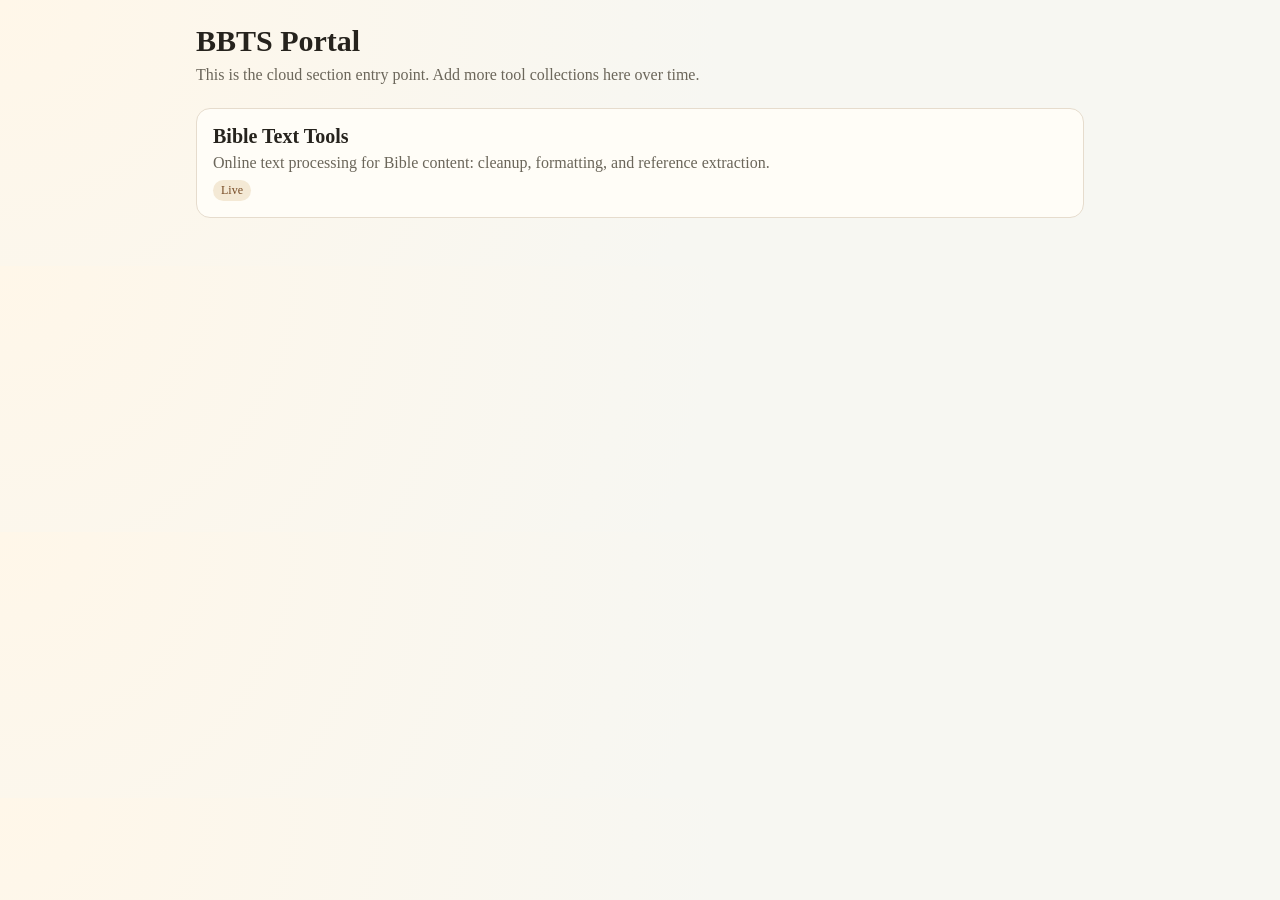
==== BBTS/index.html @ 1fd20cb7 "Create BBTS portal and initial Bible text tools section" ====
<!doctype html>
<html lang="en">
<head>
  <meta charset="UTF-8" />
  <meta name="viewport" content="width=device-width, initial-scale=1.0" />
  <title>BBTS Portal</title>
  <style>
    :root {
      --bg: #f7f7f2;
      --panel: #fffdf7;
      --text: #26231d;
      --muted: #6b665a;
      --border: #e6dccd;
    }
    * { box-sizing: border-box; }
    body {
      margin: 0;
      font-family: "Georgia", "Times New Roman", serif;
      background: radial-gradient(circle at 0 0, #fff7e9 0%, var(--bg) 55%);
      color: var(--text);
    }
    .wrap {
      max-width: 920px;
      margin: 0 auto;
      padding: 24px 16px 48px;
    }
    h1 { margin: 0 0 8px; font-size: 30px; }
    p { margin: 0; color: var(--muted); }
    .grid {
      margin-top: 24px;
      display: grid;
      grid-template-columns: repeat(auto-fit, minmax(240px, 1fr));
      gap: 14px;
    }
    .card {
      display: block;
      text-decoration: none;
      color: inherit;
      background: var(--panel);
      border: 1px solid var(--border);
      border-radius: 14px;
      padding: 16px;
      transition: transform .15s ease, box-shadow .15s ease;
    }
    .card:hover {
      transform: translateY(-2px);
      box-shadow: 0 8px 24px rgba(75, 57, 32, 0.08);
    }
    .card h2 {
      margin: 0 0 6px;
      font-size: 20px;
    }
    .tag {
      display: inline-block;
      margin-top: 8px;
      padding: 3px 8px;
      border-radius: 999px;
      background: #f4e9d5;
      color: #764a24;
      font-size: 12px;
    }
  </style>
</head>
<body>
  <main class="wrap">
    <h1>BBTS Portal</h1>
    <p>This is the cloud section entry point. Add more tool collections here over time.</p>
    <section class="grid">
      <a class="card" href="./bible-tools/index.html">
        <h2>Bible Text Tools</h2>
        <p>Online text processing for Bible content: cleanup, formatting, and reference extraction.</p>
        <span class="tag">Live</span>
      </a>
    </section>
  </main>
</body>
</html>
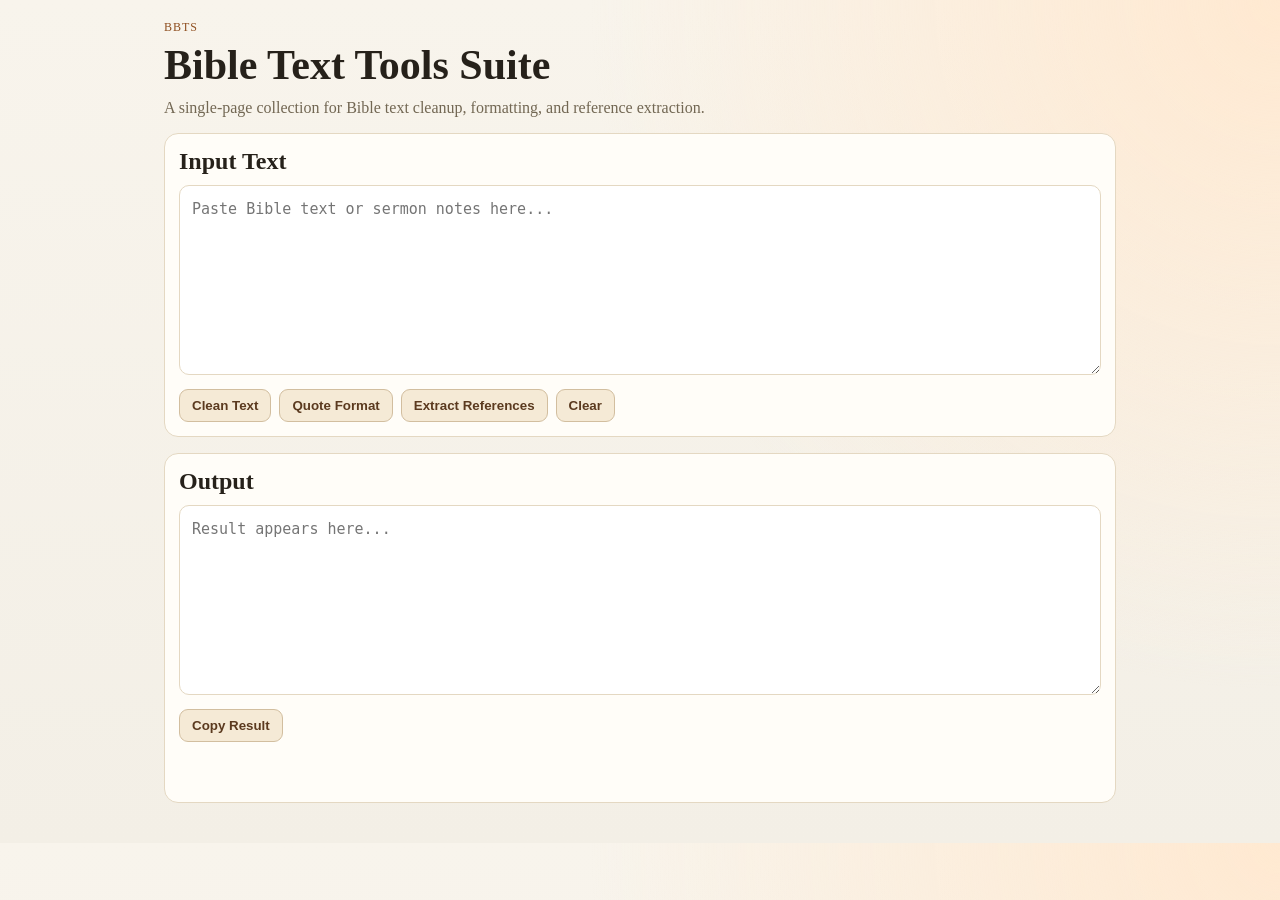
==== commit 94bac09b: "Flatten BBTS into single-page tool suite" ====
--- a/BBTS/index.html
+++ b/BBTS/index.html
@@ -3,75 +3,38 @@
 <head>
   <meta charset="UTF-8" />
   <meta name="viewport" content="width=device-width, initial-scale=1.0" />
-  <title>BBTS Portal</title>
-  <style>
-    :root {
-      --bg: #f7f7f2;
-      --panel: #fffdf7;
-      --text: #26231d;
-      --muted: #6b665a;
-      --border: #e6dccd;
-    }
-    * { box-sizing: border-box; }
-    body {
-      margin: 0;
-      font-family: "Georgia", "Times New Roman", serif;
-      background: radial-gradient(circle at 0 0, #fff7e9 0%, var(--bg) 55%);
-      color: var(--text);
-    }
-    .wrap {
-      max-width: 920px;
-      margin: 0 auto;
-      padding: 24px 16px 48px;
-    }
-    h1 { margin: 0 0 8px; font-size: 30px; }
-    p { margin: 0; color: var(--muted); }
-    .grid {
-      margin-top: 24px;
-      display: grid;
-      grid-template-columns: repeat(auto-fit, minmax(240px, 1fr));
-      gap: 14px;
-    }
-    .card {
-      display: block;
-      text-decoration: none;
-      color: inherit;
-      background: var(--panel);
-      border: 1px solid var(--border);
-      border-radius: 14px;
-      padding: 16px;
-      transition: transform .15s ease, box-shadow .15s ease;
-    }
-    .card:hover {
-      transform: translateY(-2px);
-      box-shadow: 0 8px 24px rgba(75, 57, 32, 0.08);
-    }
-    .card h2 {
-      margin: 0 0 6px;
-      font-size: 20px;
-    }
-    .tag {
-      display: inline-block;
-      margin-top: 8px;
-      padding: 3px 8px;
-      border-radius: 999px;
-      background: #f4e9d5;
-      color: #764a24;
-      font-size: 12px;
-    }
-  </style>
+  <title>BBTS - Bible Text Tools Suite</title>
+  <link rel="stylesheet" href="./styles.css" />
 </head>
 <body>
-  <main class="wrap">
-    <h1>BBTS Portal</h1>
-    <p>This is the cloud section entry point. Add more tool collections here over time.</p>
-    <section class="grid">
-      <a class="card" href="./bible-tools/index.html">
-        <h2>Bible Text Tools</h2>
-        <p>Online text processing for Bible content: cleanup, formatting, and reference extraction.</p>
-        <span class="tag">Live</span>
-      </a>
+  <main class="layout">
+    <header class="hero">
+      <p class="eyebrow">BBTS</p>
+      <h1>Bible Text Tools Suite</h1>
+      <p class="desc">A single-page collection for Bible text cleanup, formatting, and reference extraction.</p>
+    </header>
+
+    <section class="panel">
+      <h2>Input Text</h2>
+      <textarea id="sourceText" placeholder="Paste Bible text or sermon notes here..."></textarea>
+      <div class="actions">
+        <button data-action="normalize">Clean Text</button>
+        <button data-action="toQuote">Quote Format</button>
+        <button data-action="extractRefs">Extract References</button>
+        <button data-action="clear">Clear</button>
+      </div>
+    </section>
+
+    <section class="panel">
+      <h2>Output</h2>
+      <textarea id="resultText" placeholder="Result appears here..." readonly></textarea>
+      <div class="actions">
+        <button id="copyResult">Copy Result</button>
+      </div>
+      <p id="status" class="status"></p>
     </section>
   </main>
+
+  <script src="./app.js"></script>
 </body>
 </html>
--- a/BBTS/styles.css
+++ b/BBTS/styles.css
@@ -0,0 +1,100 @@
+:root {
+  --bg: #f3efe6;
+  --panel: #fffdf8;
+  --line: #e4d8c2;
+  --text: #26211a;
+  --muted: #726753;
+  --accent: #8f4f20;
+}
+
+* { box-sizing: border-box; }
+
+body {
+  margin: 0;
+  background:
+    radial-gradient(circle at 100% 0, #ffe9d1 0%, transparent 45%),
+    linear-gradient(180deg, #f8f4ec 0%, var(--bg) 100%);
+  color: var(--text);
+  font-family: "Georgia", "Times New Roman", serif;
+}
+
+.layout {
+  max-width: 980px;
+  margin: 0 auto;
+  padding: 20px 14px 40px;
+}
+
+.hero h1 {
+  margin: 6px 0 10px;
+  font-size: clamp(28px, 4vw, 42px);
+}
+
+.eyebrow {
+  margin: 0;
+  color: var(--accent);
+  font-size: 12px;
+  letter-spacing: .08em;
+  text-transform: uppercase;
+}
+
+.desc {
+  margin: 0 0 10px;
+  color: var(--muted);
+}
+
+.back {
+  color: var(--accent);
+  text-decoration: none;
+  font-weight: 600;
+}
+
+.panel {
+  margin-top: 16px;
+  background: var(--panel);
+  border: 1px solid var(--line);
+  border-radius: 14px;
+  padding: 14px;
+}
+
+.panel h2 {
+  margin: 0 0 10px;
+}
+
+textarea {
+  width: 100%;
+  min-height: 190px;
+  border: 1px solid var(--line);
+  border-radius: 10px;
+  padding: 12px;
+  font-size: 15px;
+  line-height: 1.55;
+  resize: vertical;
+  background: #fff;
+}
+
+.actions {
+  display: flex;
+  flex-wrap: wrap;
+  gap: 8px;
+  margin-top: 10px;
+}
+
+button {
+  border: 1px solid #d2be9f;
+  border-radius: 9px;
+  padding: 8px 12px;
+  background: #f5ead6;
+  color: #5b3a1f;
+  font-weight: 600;
+  cursor: pointer;
+}
+
+button:hover {
+  filter: brightness(0.98);
+}
+
+.status {
+  min-height: 20px;
+  margin-top: 10px;
+  color: var(--muted);
+}
